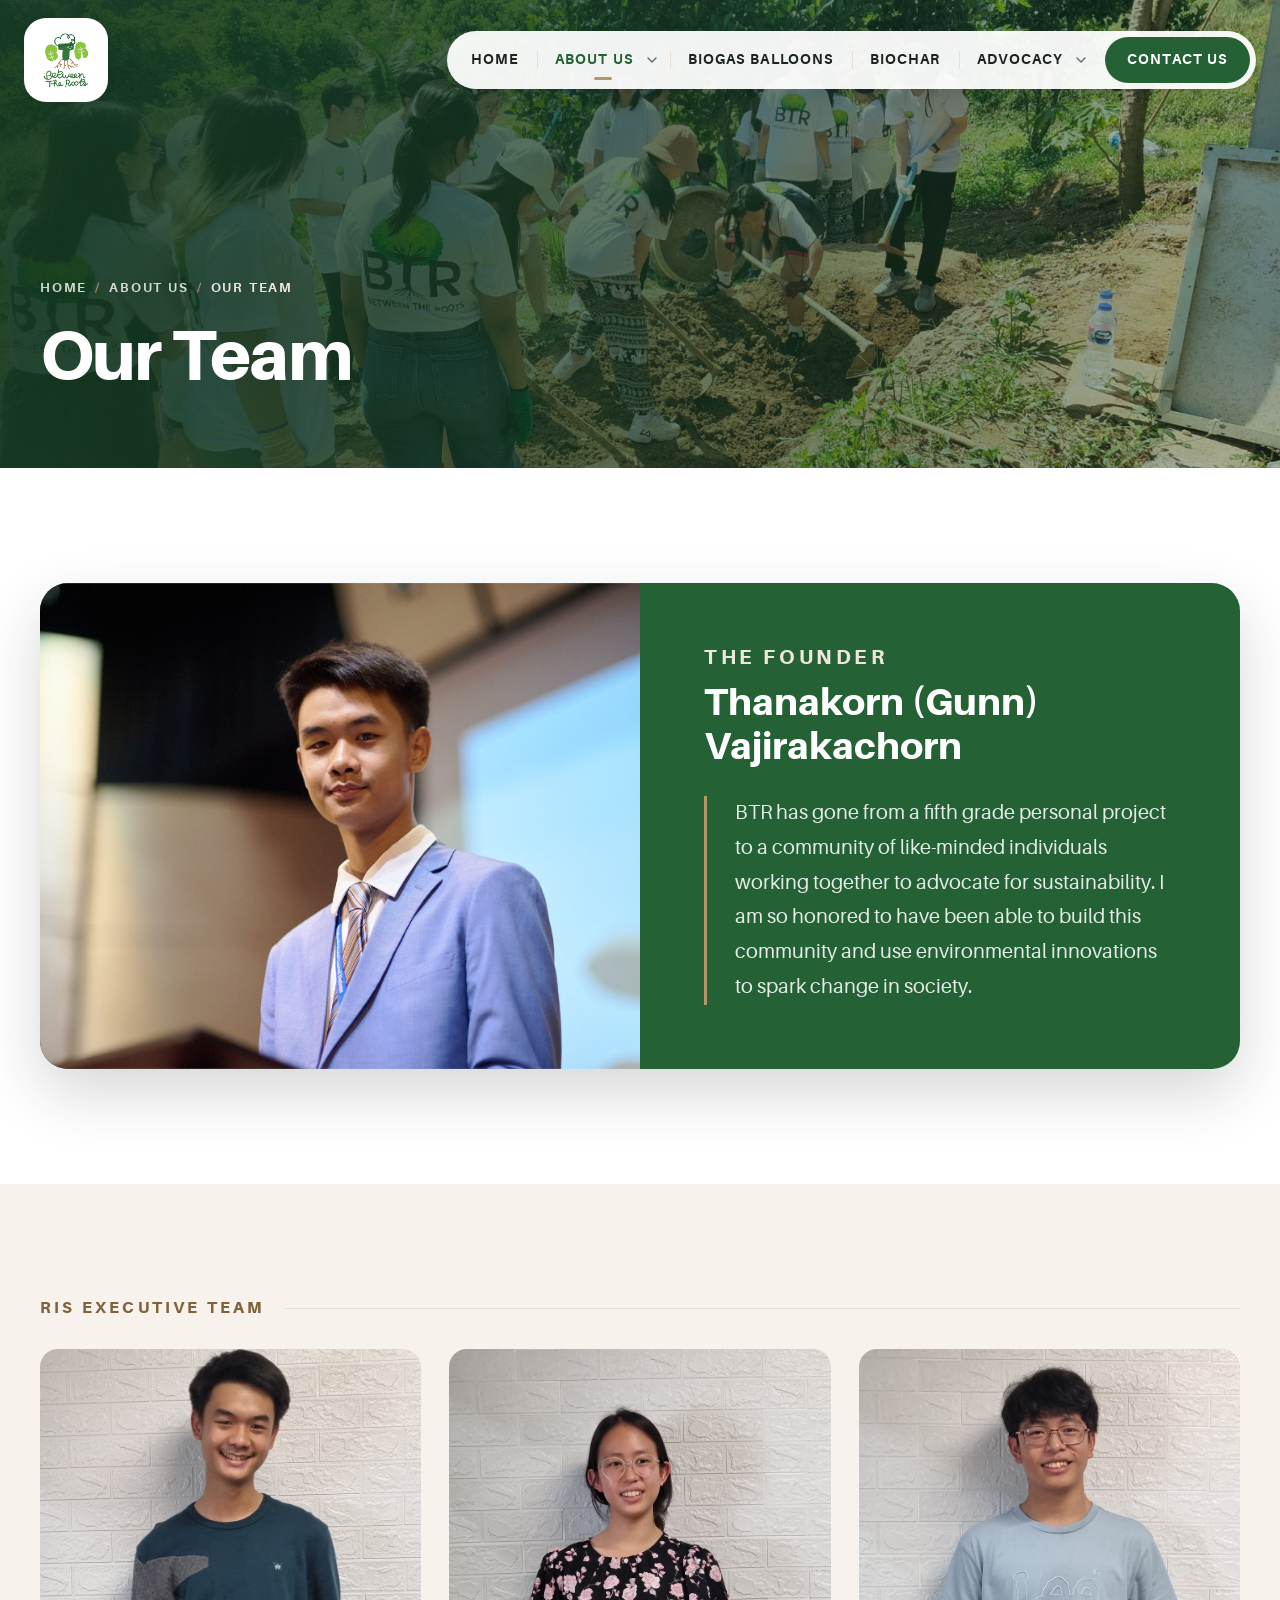
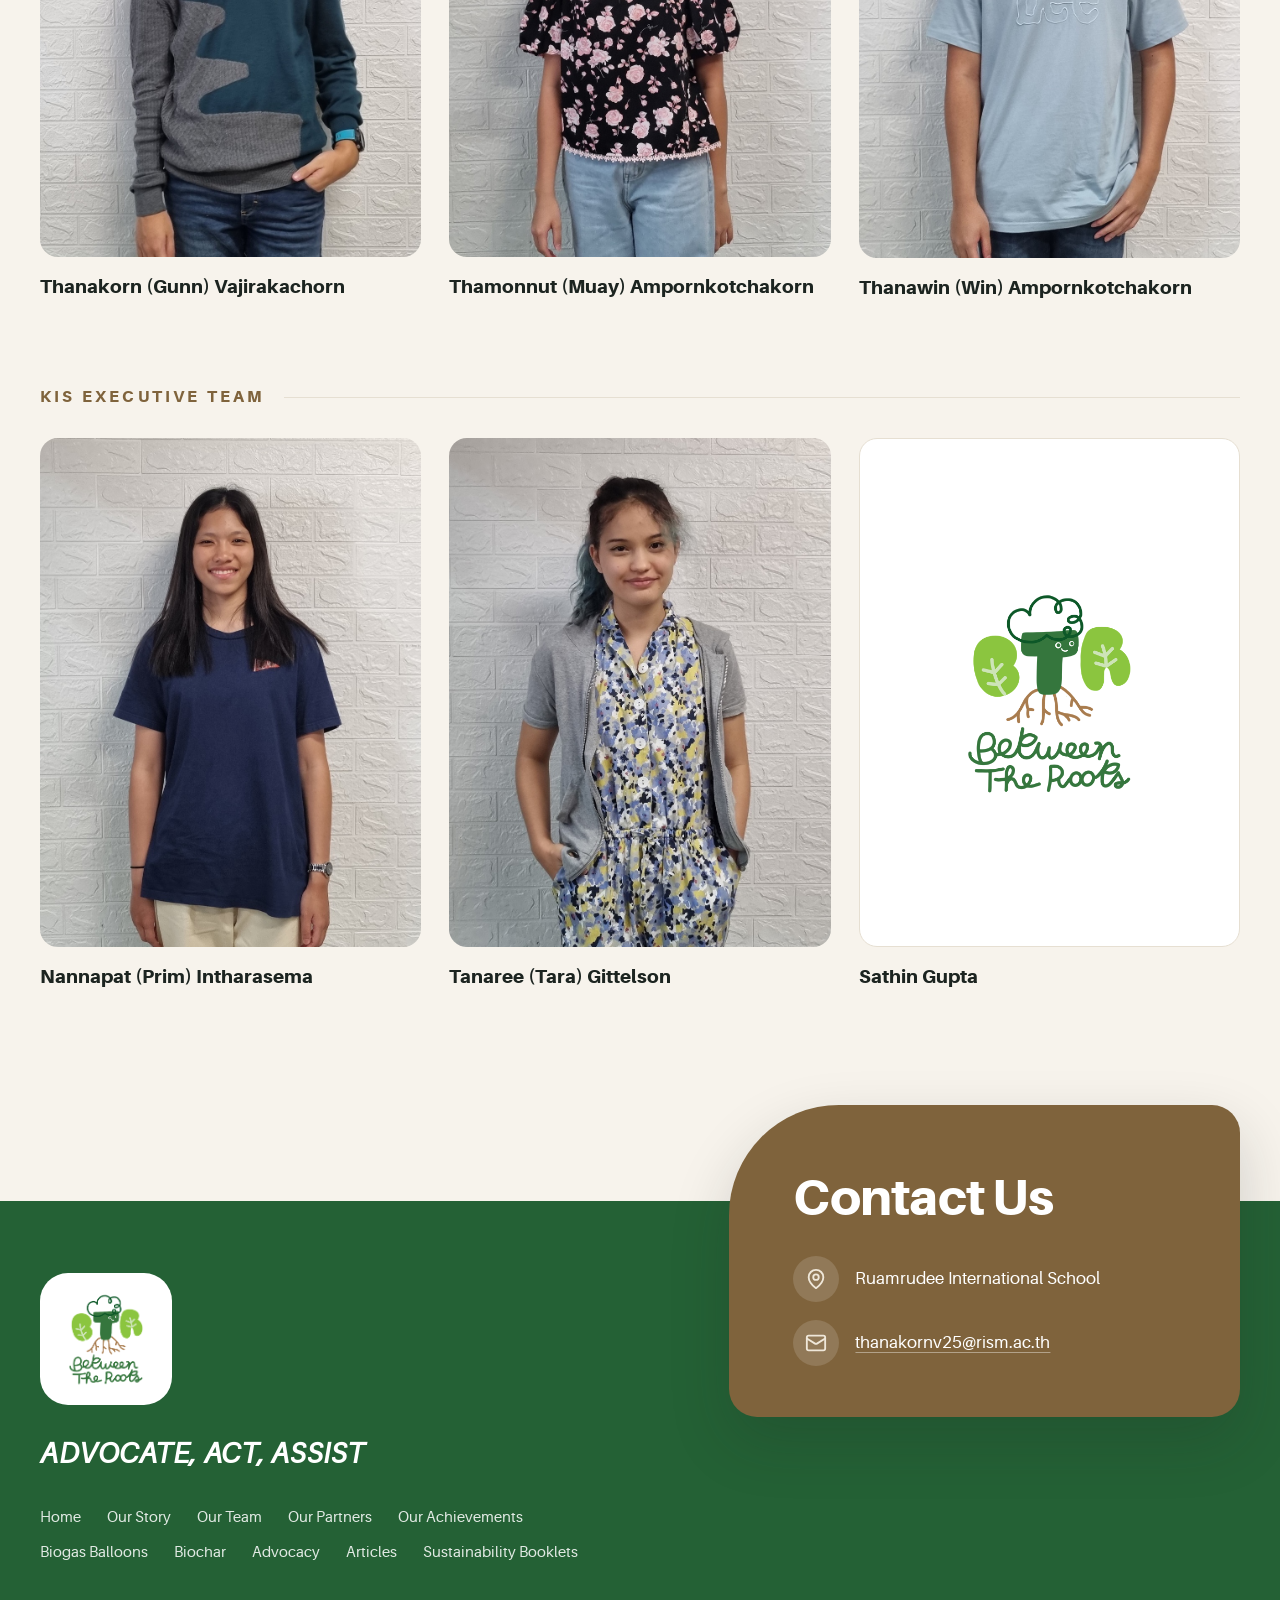
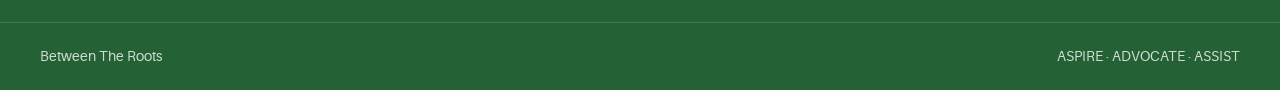
==== our-team.html @ 07b74c8a "Rebuild Between The Roots website Modernized layout using the original site's text, photos, colors a" ====
<!DOCTYPE html>
<html lang="en">
<head>
  <meta charset="utf-8">
  <meta name="viewport" content="width=device-width, initial-scale=1">
  <title>Our Team | Between The Roots</title>
  <meta name="description" content="Meet the founder and executive teams of Between The Roots.">
  <meta name="theme-color" content="#246135">
  <link rel="icon" href="assets/images/favicon.png">
  <link rel="stylesheet" href="assets/css/styles.css">
  <script src="assets/js/layout.js"></script>
  <script src="assets/js/main.js" defer></script>
</head>
<body data-page="our-team">
  <script>BTRLayout.header()</script>

  <main id="main">
    <section class="page-hero">
      <div class="page-hero__bg"><img src="assets/images/hero.jpg" alt="" width="1704" height="961"></div>
      <div class="container">
        <nav aria-label="Breadcrumb"><ol class="breadcrumb"><li><a href="index.html">Home</a></li><li><a href="our-story.html">About Us</a></li><li aria-current="page">Our Team</li></ol></nav>
        <h1>Our Team</h1>
      </div>
    </section>

    <section class="section">
      <div class="container">
        <div class="founder" data-reveal>
          <div class="founder__media">
            <img src="assets/images/team-founder.jpg" alt="Thanakorn (Gunn) Vajirakachorn" width="1800" height="1202" loading="lazy">
          </div>
          <div class="founder__body">
            <h2>The Founder</h2>
            <p class="founder__name">Thanakorn (Gunn) Vajirakachorn</p>
            <blockquote class="founder__quote">
              <p>BTR has gone from a fifth grade personal project to a community of like-minded individuals working together to advocate for sustainability. I am so honored to have been able to build this community and use environmental innovations to spark change in society.</p>
            </blockquote>
          </div>
        </div>
      </div>
    </section>

    <section class="section section--cream">
      <div class="container">
        <div class="team-group">
          <h2 class="team-group__title" data-reveal>RIS Executive Team</h2>
          <ul class="team-grid">
            <li class="member" data-reveal>
              <div class="member__photo"><img src="assets/images/team-gunn.jpg" alt="Thanakorn (Gunn) Vajirakachorn" width="909" height="1352" loading="lazy"></div>
              <p class="member__name">Thanakorn (Gunn) Vajirakachorn</p>
            </li>
            <li class="member" data-reveal data-reveal-delay="1">
              <div class="member__photo"><img src="assets/images/team-muay.jpg" alt="Thamonnut (Muay) Ampornkotchakorn" width="909" height="1352" loading="lazy"></div>
              <p class="member__name">Thamonnut (Muay) Ampornkotchakorn</p>
            </li>
            <li class="member" data-reveal data-reveal-delay="2">
              <div class="member__photo"><img src="assets/images/team-win.jpg" alt="Thanawin (Win) Ampornkotchakorn" width="909" height="1352" loading="lazy"></div>
              <p class="member__name">Thanawin (Win) Ampornkotchakorn</p>
            </li>
          </ul>
        </div>

        <div class="team-group">
          <h2 class="team-group__title" data-reveal>KIS Executive Team</h2>
          <ul class="team-grid">
            <li class="member" data-reveal>
              <div class="member__photo"><img src="assets/images/team-prim.jpg" alt="Nannapat (Prim) Intharasema" width="909" height="1352" loading="lazy"></div>
              <p class="member__name">Nannapat (Prim) Intharasema</p>
            </li>
            <li class="member" data-reveal data-reveal-delay="1">
              <div class="member__photo"><img src="assets/images/team-tara.jpg" alt="Tanaree (Tara) Gittelson" width="909" height="1351" loading="lazy"></div>
              <p class="member__name">Tanaree (Tara) Gittelson</p>
            </li>
            <li class="member" data-reveal data-reveal-delay="2">
              <div class="member__photo member__photo--logo"><img src="assets/images/logo-full.png" alt="" width="900" height="900" loading="lazy"></div>
              <p class="member__name">Sathin Gupta</p>
            </li>
          </ul>
        </div>
      </div>
    </section>
  </main>

  <script>BTRLayout.footer()</script>
</body>
</html>
---- assets/css/styles.css ----
/* ==========================================================================
   Between The Roots — site styles
   Palette and typeface carried over from the original betweentheroots.org theme
   (green #246135, soft green #22433c, brown #7f633c, soft brown #b59667, Aileron).
   ========================================================================== */

@font-face { font-family: "Aileron"; src: url("../fonts/aileron-light.woff2") format("woff2"); font-weight: 300; font-style: normal; font-display: swap; }
@font-face { font-family: "Aileron"; src: url("../fonts/aileron-regular.woff2") format("woff2"); font-weight: 400; font-style: normal; font-display: swap; }
@font-face { font-family: "Aileron"; src: url("../fonts/aileron-italic.woff2") format("woff2"); font-weight: 400; font-style: italic; font-display: swap; }
@font-face { font-family: "Aileron"; src: url("../fonts/aileron-bold.woff2") format("woff2"); font-weight: 700; font-style: normal; font-display: swap; }
@font-face { font-family: "Aileron"; src: url("../fonts/aileron-heavy.woff2") format("woff2"); font-weight: 900; font-style: normal; font-display: swap; }

:root {
  /* Brand (from the original theme) */
  --green: #246135;
  --green-dark: #1b4b29;
  --green-soft: #22433c;
  --brown: #7f633c;
  --brown-dark: #6a5232;
  --tan: #b59667;
  --gold: #baa360;

  /* Neutrals */
  --cream: #f7f3ec;
  --sand: #efe7d9;
  --ink: #1c2420;
  --text: #333b36;
  --muted: #66706a;
  --line: #e6dfd2;
  --white: #ffffff;

  --font: "Aileron", "Raleway", "Helvetica Neue", Arial, sans-serif;

  --container: 1200px;
  --gutter: 24px;
  --radius-sm: 10px;
  --radius: 18px;
  --radius-lg: 28px;
  --shadow-sm: 0 2px 10px rgba(28, 36, 32, 0.06);
  --shadow: 0 14px 40px rgba(28, 36, 32, 0.12);
  --shadow-lg: 0 24px 60px rgba(28, 36, 32, 0.18);
  --section: clamp(72px, 9vw, 128px);
  --header-h: 96px;
  --ease: cubic-bezier(0.22, 1, 0.36, 1);
}

/* ---------- Reset / base ---------- */
*, *::before, *::after { box-sizing: border-box; }
html { -webkit-text-size-adjust: 100%; scroll-behavior: smooth; scroll-padding-top: 100px; }
body {
  margin: 0;
  font-family: var(--font);
  font-size: 17px;
  line-height: 1.7;
  color: var(--text);
  background: var(--white);
  -webkit-font-smoothing: antialiased;
  text-rendering: optimizeLegibility;
  overflow-x: hidden;
}
img, video, iframe { display: block; max-width: 100%; }
img { height: auto; }
a { color: var(--green); text-decoration-thickness: 1px; text-underline-offset: 3px; }
a:hover { color: var(--green-dark); }
h1, h2, h3, h4, h5, h6 { margin: 0; color: var(--ink); font-weight: 900; line-height: 1.12; letter-spacing: -0.015em; }
p { margin: 0 0 1.15em; }
p:last-child { margin-bottom: 0; }
strong { font-weight: 700; }
ul { margin: 0; padding: 0; }
button { font: inherit; color: inherit; cursor: pointer; }
:focus-visible { outline: 3px solid var(--tan); outline-offset: 3px; border-radius: 4px; }
::selection { background: var(--green); color: var(--white); }
body.no-scroll { overflow: hidden; }

.skip-link {
  position: absolute; left: 16px; top: -60px; z-index: 200;
  background: var(--green); color: var(--white); padding: 10px 18px; border-radius: 999px;
  font-weight: 700; text-decoration: none; transition: top 0.2s;
}
.skip-link:focus { top: 16px; color: var(--white); }

.container { width: 100%; max-width: calc(var(--container) + var(--gutter) * 2); margin: 0 auto; padding: 0 var(--gutter); }
.container--narrow { max-width: calc(860px + var(--gutter) * 2); }
.section { padding: var(--section) 0; position: relative; }
.section--tight { padding: calc(var(--section) * 0.65) 0; }
.section--cream { background: var(--cream); }
.section--green { background: var(--green); color: rgba(255, 255, 255, 0.86); }
.section--brown { background: var(--brown); color: rgba(255, 255, 255, 0.9); }
.section--green h2, .section--green h3, .section--brown h2, .section--brown h3 { color: var(--white); }
.text-center { text-align: center; }
.visually-hidden { position: absolute !important; width: 1px; height: 1px; overflow: hidden; clip: rect(0 0 0 0); white-space: nowrap; }

/* ---------- Typography helpers ---------- */
.eyebrow {
  display: inline-block;
  font-size: 13px; font-weight: 700; letter-spacing: 0.18em; text-transform: uppercase;
  color: var(--brown); margin-bottom: 14px;
}
.section--green .eyebrow, .section--brown .eyebrow, .on-dark .eyebrow { color: var(--sand); }
.section-title { font-size: clamp(2rem, 4.2vw, 3.1rem); color: var(--green); }
.section--green .section-title, .section--brown .section-title { color: var(--white); }
.section-head { max-width: 760px; margin: 0 auto clamp(40px, 5vw, 64px); text-align: center; }
.section-head p { margin-top: 18px; font-size: 1.1rem; color: var(--muted); }
.section--green .section-head p, .section--brown .section-head p { color: rgba(255, 255, 255, 0.82); }
.lead { font-size: clamp(1.08rem, 1.5vw, 1.22rem); line-height: 1.75; }
.prose { font-size: 1.08rem; line-height: 1.8; }
.prose p { margin-bottom: 1.25em; }
.prose a { word-break: break-word; }

/* ---------- Buttons ---------- */
.btn {
  display: inline-flex; align-items: center; justify-content: center; gap: 10px;
  min-height: 50px; padding: 0 28px;
  border-radius: 999px; border: 2px solid transparent;
  font-size: 14px; font-weight: 700; letter-spacing: 0.08em; text-transform: uppercase; text-decoration: none;
  transition: background-color 0.25s var(--ease), color 0.25s var(--ease), border-color 0.25s var(--ease), transform 0.25s var(--ease), box-shadow 0.25s var(--ease);
  white-space: nowrap;
}
.btn svg { width: 18px; height: 18px; transition: transform 0.25s var(--ease); }
.btn:hover svg { transform: translateX(3px); }
.btn:active { transform: translateY(1px); }
.btn--primary { background: var(--green); color: var(--white); }
.btn--primary:hover { background: var(--green-dark); color: var(--white); box-shadow: 0 10px 24px rgba(36, 97, 53, 0.3); }
.btn--brown { background: var(--brown); color: var(--white); }
.btn--brown:hover { background: var(--brown-dark); color: var(--white); box-shadow: 0 10px 24px rgba(127, 99, 60, 0.3); }
.btn--light { background: var(--white); color: var(--green); }
.btn--light:hover { background: var(--cream); color: var(--green-dark); }
.btn--ghost { border-color: rgba(255, 255, 255, 0.75); color: var(--white); }
.btn--ghost:hover { background: var(--white); border-color: var(--white); color: var(--green); }
.btn--outline { border-color: var(--green); color: var(--green); }
.btn--outline:hover { background: var(--green); color: var(--white); }
.btn-row { display: flex; flex-wrap: wrap; gap: 14px; }
.btn-row--center { justify-content: center; }

.text-link {
  display: inline-flex; align-items: center; gap: 8px;
  font-size: 14px; font-weight: 700; letter-spacing: 0.08em; text-transform: uppercase; text-decoration: none; color: var(--green);
}
.text-link svg { width: 18px; height: 18px; transition: transform 0.25s var(--ease); }
.text-link:hover svg { transform: translateX(4px); }

/* ==========================================================================
   Header
   ========================================================================== */
.site-header {
  position: fixed; inset: 0 0 auto 0; z-index: 100;
  padding: 18px 0;
  transition: background-color 0.35s var(--ease), box-shadow 0.35s var(--ease), padding 0.35s var(--ease);
}
.site-header .container { display: flex; align-items: center; justify-content: space-between; gap: 24px; max-width: calc(1360px + var(--gutter) * 2); }
.site-header.is-scrolled { background: rgba(255, 255, 255, 0.96); box-shadow: 0 6px 24px rgba(28, 36, 32, 0.08); padding: 8px 0; backdrop-filter: saturate(1.4) blur(10px); -webkit-backdrop-filter: saturate(1.4) blur(10px); }

.brand { display: inline-flex; align-items: center; flex-shrink: 0; }
.brand__badge {
  display: grid; place-items: center;
  width: 84px; height: 84px; border-radius: 22px;
  background: var(--white); box-shadow: var(--shadow-sm);
  transition: width 0.35s var(--ease), height 0.35s var(--ease), border-radius 0.35s var(--ease), box-shadow 0.35s var(--ease);
}
.brand__badge img { width: 76%; height: auto; }
.site-header.is-scrolled .brand__badge { width: 64px; height: 64px; border-radius: 16px; box-shadow: none; }

/* Desktop nav: floating pill */
.nav { display: flex; align-items: center; }
.nav__list {
  display: flex; align-items: stretch; list-style: none;
  background: rgba(255, 255, 255, 0.94); border-radius: 999px; padding: 6px;
  box-shadow: 0 8px 30px rgba(0, 0, 0, 0.12);
}
.site-header.is-scrolled .nav__list { box-shadow: none; background: transparent; }
.nav__item { position: relative; display: flex; align-items: center; }
.nav__item + .nav__item:not(.nav__item--cta)::before {
  content: ""; position: absolute; left: 0; top: 50%; width: 1px; height: 18px; transform: translateY(-50%); background: var(--line);
}
.nav__link {
  display: inline-flex; align-items: center; gap: 4px;
  padding: 12px 18px; border-radius: 999px;
  font-size: 13.5px; font-weight: 700; letter-spacing: 0.08em; text-transform: uppercase; text-decoration: none;
  color: var(--ink); transition: color 0.2s, background-color 0.2s;
}
.nav__link:hover { color: var(--green); }
.nav__item.is-current > .nav__link { color: var(--green); }
.nav__item.is-current > .nav__link::after {
  content: ""; position: absolute; left: 50%; bottom: 3px; width: 18px; height: 3px; border-radius: 3px; background: var(--tan); transform: translateX(-50%);
}
.nav__toggle {
  display: inline-grid; place-items: center; width: 26px; height: 26px; margin-left: -14px; margin-right: 6px;
  border: 0; background: none; border-radius: 50%; color: var(--muted);
}
.nav__toggle svg { width: 16px; height: 16px; transition: transform 0.25s var(--ease); }
.nav__item:hover .nav__toggle svg, .nav__item.is-open .nav__toggle svg { transform: rotate(180deg); }
.nav__item--cta { margin-left: 6px; }
.nav__cta {
  display: inline-flex; align-items: center; padding: 12px 22px; border-radius: 999px;
  background: var(--green); color: var(--white); text-decoration: none;
  font-size: 13.5px; font-weight: 700; letter-spacing: 0.08em; text-transform: uppercase;
  transition: background-color 0.2s;
}
.nav__cta:hover { background: var(--brown); color: var(--white); }

.dropdown {
  position: absolute; top: calc(100% + 12px); left: 50%; min-width: 250px;
  list-style: none; padding: 10px; border-radius: var(--radius);
  background: var(--white); box-shadow: var(--shadow-lg);
  opacity: 0; visibility: hidden; transform: translate(-50%, 8px);
  transition: opacity 0.25s var(--ease), transform 0.25s var(--ease), visibility 0.25s;
}
.dropdown::before { content: ""; position: absolute; left: 0; right: 0; top: -14px; height: 14px; }
.nav__item:hover > .dropdown, .nav__item:focus-within > .dropdown, .nav__item.is-open > .dropdown {
  opacity: 1; visibility: visible; transform: translate(-50%, 0);
}
.dropdown a {
  display: flex; align-items: center; justify-content: space-between; gap: 12px;
  padding: 12px 16px; border-radius: 12px;
  font-size: 15px; font-weight: 700; color: var(--ink); text-decoration: none;
  transition: background-color 0.2s, color 0.2s;
}
.dropdown a svg { width: 16px; height: 16px; opacity: 0; transform: translateX(-6px); transition: opacity 0.2s, transform 0.2s; }
.dropdown a:hover, .dropdown a[aria-current="page"] { background: var(--cream); color: var(--green); }
.dropdown a:hover svg { opacity: 1; transform: none; }

/* Mobile menu button + drawer */
.menu-btn {
  display: none; place-items: center; width: 52px; height: 52px; border-radius: 50%;
  border: 0; background: var(--white); color: var(--green); box-shadow: var(--shadow-sm);
}
.menu-btn svg { width: 24px; height: 24px; }
.site-header.is-scrolled .menu-btn { box-shadow: none; background: var(--cream); }

.drawer-backdrop {
  position: fixed; inset: 0; z-index: 110; background: rgba(17, 30, 22, 0.5);
  opacity: 0; visibility: hidden; transition: opacity 0.3s, visibility 0.3s;
}
.drawer {
  position: fixed; top: 0; right: 0; bottom: 0; z-index: 120;
  width: min(420px, 100%); overflow-y: auto;
  background: var(--green); color: var(--white);
  padding: 24px 28px 40px;
  transform: translateX(100%); transition: transform 0.4s var(--ease); visibility: hidden;
}
.drawer.is-open { transform: none; visibility: visible; }
.drawer.is-open + .drawer-backdrop, .drawer-backdrop.is-open { opacity: 1; visibility: visible; }
.drawer__top { display: flex; align-items: center; justify-content: space-between; margin-bottom: 28px; }
.drawer__top .brand__badge { width: 64px; height: 64px; border-radius: 16px; }
.drawer__close { display: grid; place-items: center; width: 48px; height: 48px; border-radius: 50%; border: 0; background: rgba(255, 255, 255, 0.12); color: var(--white); }
.drawer__close svg { width: 22px; height: 22px; }
.drawer__list { list-style: none; }
.drawer__list > li { border-bottom: 1px solid rgba(255, 255, 255, 0.14); }
.drawer__list a { color: var(--white); text-decoration: none; }
.drawer__main {
  display: block; padding: 16px 0; font-size: 22px; font-weight: 900; letter-spacing: -0.01em;
}
.drawer__main[aria-current="page"], .drawer__sub a[aria-current="page"] { color: var(--sand); }
.drawer__sub { list-style: none; padding: 0 0 16px 14px; margin-top: -6px; border-left: 2px solid var(--tan); }
.drawer__sub a { display: block; padding: 7px 0; font-size: 16px; color: rgba(255, 255, 255, 0.82); }
.drawer__sub a:hover { color: var(--white); }
.drawer .btn { margin-top: 28px; width: 100%; }

@media (max-width: 1120px) {
  .nav { display: none; }
  .menu-btn { display: grid; }
  .brand__badge { width: 68px; height: 68px; border-radius: 18px; }
  .site-header.is-scrolled .brand__badge { width: 56px; height: 56px; border-radius: 14px; }
}

/* ==========================================================================
   Hero (home) and page banner
   ========================================================================== */
.hero {
  position: relative; min-height: max(640px, 100svh); display: flex; align-items: center;
  color: var(--white); overflow: hidden; isolation: isolate;
}
.hero__bg { position: absolute; inset: 0; z-index: -2; }
.hero__bg img { width: 100%; height: 100%; object-fit: cover; object-position: center 40%; transform: scale(1.04); animation: heroZoom 14s var(--ease) forwards; }
@keyframes heroZoom { to { transform: scale(1); } }
.hero::before {
  content: ""; position: absolute; inset: 0; z-index: -1;
  background:
    linear-gradient(90deg, rgba(14, 33, 20, 0.82) 0%, rgba(14, 33, 20, 0.55) 42%, rgba(14, 33, 20, 0.1) 75%),
    linear-gradient(180deg, rgba(0, 0, 0, 0.35) 0%, rgba(0, 0, 0, 0) 30%);
}
.hero__content { padding-top: var(--header-h); max-width: 760px; }
.hero__welcome { display: block; font-size: clamp(1.1rem, 2vw, 1.5rem); font-weight: 400; letter-spacing: 0.04em; color: var(--sand); margin-bottom: 8px; }
.hero h1 { color: var(--white); font-size: clamp(3rem, 8vw, 6.4rem); line-height: 0.98; letter-spacing: -0.03em; }
.hero__motto {
  display: flex; flex-wrap: wrap; align-items: center; gap: 10px 18px;
  margin: 28px 0 40px; font-size: clamp(0.95rem, 1.5vw, 1.15rem); font-weight: 700; letter-spacing: 0.28em;
}
.hero__motto span { display: inline-flex; align-items: center; gap: 18px; }
.hero__motto span + span::before { content: ""; width: 6px; height: 6px; border-radius: 50%; background: var(--tan); }
.hero__scroll {
  position: absolute; left: 50%; bottom: 28px; transform: translateX(-50%);
  display: grid; justify-items: center; gap: 10px;
  color: rgba(255, 255, 255, 0.85); font-size: 11px; font-weight: 700; letter-spacing: 0.24em; text-transform: uppercase; text-decoration: none;
}
.hero__scroll:hover { color: var(--white); }
.hero__mouse { width: 26px; height: 42px; border: 2px solid currentColor; border-radius: 14px; position: relative; }
.hero__mouse::after { content: ""; position: absolute; left: 50%; top: 8px; width: 4px; height: 8px; margin-left: -2px; border-radius: 2px; background: currentColor; animation: wheel 1.8s ease-in-out infinite; }
@keyframes wheel { 0% { opacity: 1; transform: translateY(0); } 70% { opacity: 0; transform: translateY(12px); } 100% { opacity: 0; } }

.page-hero {
  position: relative; isolation: isolate; overflow: hidden;
  min-height: clamp(380px, 52vh, 520px); display: flex; align-items: flex-end;
  color: var(--white); padding: calc(var(--header-h) + 40px) 0 clamp(48px, 6vw, 72px);
}
.page-hero__bg { position: absolute; inset: 0; z-index: -2; }
.page-hero__bg img { width: 100%; height: 100%; object-fit: cover; object-position: center 40%; }
.page-hero::before {
  content: ""; position: absolute; inset: 0; z-index: -1;
  background: linear-gradient(90deg, rgba(20, 56, 31, 0.92) 0%, rgba(20, 56, 31, 0.7) 45%, rgba(20, 56, 31, 0.35) 100%);
}
.page-hero h1 { color: var(--white); font-size: clamp(2.4rem, 6vw, 4.4rem); letter-spacing: -0.025em; max-width: 900px; }
.page-hero--article h1 { font-size: clamp(2rem, 4.6vw, 3.4rem); line-height: 1.1; }
.page-hero p { margin-top: 16px; max-width: 640px; font-size: 1.15rem; color: rgba(255, 255, 255, 0.86); }
.breadcrumb { display: flex; flex-wrap: wrap; align-items: center; gap: 8px; list-style: none; padding: 0; margin: 0 0 18px; font-size: 13px; font-weight: 700; letter-spacing: 0.14em; text-transform: uppercase; }
.breadcrumb a { color: rgba(255, 255, 255, 0.8); text-decoration: none; }
.breadcrumb a:hover { color: var(--white); }
.breadcrumb li + li::before { content: "/"; margin-right: 8px; color: var(--tan); }
.breadcrumb [aria-current] { color: var(--sand); }

/* ==========================================================================
   Layout blocks
   ========================================================================== */
.split { display: grid; grid-template-columns: 1fr 1fr; gap: clamp(40px, 6vw, 96px); align-items: center; }
.split--wide-media { grid-template-columns: 1.1fr 0.9fr; }
.split--top { align-items: start; }
.split--article { grid-template-columns: 1.35fr 0.65fr; }
.split--tall { grid-template-columns: minmax(0, 1fr) minmax(280px, 400px); }
.split + .split { margin-top: clamp(64px, 8vw, 112px); }
.split--reverse > :first-child { order: 2; }

.media { position: relative; }
.media img { width: 100%; border-radius: var(--radius-lg); box-shadow: var(--shadow); }
/* Echo of the original theme's rounded brown corner block */
.media--frame { padding: 0 0 22px 22px; }
.media--frame::before {
  content: ""; position: absolute; left: 0; bottom: 0; width: 72%; height: 72%;
  background: var(--tan); border-radius: var(--radius-lg); border-top-left-radius: 110px; z-index: 0; opacity: 0.85;
}
.media--frame img { position: relative; z-index: 1; }
.split--reverse .media--frame { padding: 0 22px 22px 0; }
.split--reverse .media--frame::before { left: auto; right: 0; border-top-left-radius: var(--radius-lg); border-top-right-radius: 110px; }
.section--green .media--frame::before { background: var(--brown); opacity: 1; }

.signature { display: flex; align-items: center; gap: 16px; margin-top: 32px; }
.signature::before { content: ""; width: 44px; height: 3px; border-radius: 3px; background: var(--tan); flex-shrink: 0; }
.signature strong { display: block; color: var(--ink); font-size: 1.02rem; }
.signature span { display: block; font-size: 0.92rem; color: var(--muted); }
.section--green .signature strong { color: var(--white); }
.section--green .signature span { color: rgba(255, 255, 255, 0.72); }

/* Mission (home) */
.mission p em { color: var(--sand); font-style: italic; }
.mission p strong { color: var(--white); }
.mission .section-title { margin-bottom: 24px; }

/* Pillars — three columns with dividers, after the reference layout */
.pillars { display: grid; grid-template-columns: repeat(3, 1fr); }
.pillar { display: flex; flex-direction: column; align-items: center; text-align: center; padding: 8px clamp(24px, 3vw, 44px); }
.pillar + .pillar { border-left: 2px solid var(--line); }
.pillar__icon {
  display: grid; place-items: center; width: 96px; height: 96px; border-radius: 50%;
  background: var(--cream); color: var(--green); margin-bottom: 26px;
  transition: background-color 0.3s var(--ease), color 0.3s var(--ease), transform 0.3s var(--ease);
}
.pillar:hover .pillar__icon { background: var(--green); color: var(--white); transform: translateY(-4px); }
.pillar__icon svg { width: 42px; height: 42px; }
.pillar h3 { font-size: 1.15rem; letter-spacing: 0.12em; text-transform: uppercase; margin-bottom: 14px; }
.pillar p { color: var(--muted); flex: 1; margin-bottom: 28px; }

/* Video */
.video {
  position: relative; aspect-ratio: 16 / 9; width: 100%;
  border-radius: var(--radius-lg); overflow: hidden; background: #0d1a12; box-shadow: var(--shadow-lg);
}
.video iframe { position: absolute; inset: 0; width: 100%; height: 100%; border: 0; }
.video__poster { position: absolute; inset: 0; width: 100%; height: 100%; border: 0; padding: 0; background: none; }
.video__poster img { width: 100%; height: 100%; object-fit: cover; transition: transform 0.6s var(--ease); }
.video__poster::after { content: ""; position: absolute; inset: 0; background: linear-gradient(180deg, rgba(0, 0, 0, 0) 40%, rgba(0, 0, 0, 0.45)); }
.video__poster:hover img { transform: scale(1.03); }
.video__play {
  position: absolute; left: 50%; top: 50%; z-index: 1; transform: translate(-50%, -50%);
  display: grid; place-items: center; width: 92px; height: 92px; border-radius: 50%;
  background: var(--white); color: var(--green); box-shadow: 0 0 0 12px rgba(255, 255, 255, 0.25);
  transition: transform 0.3s var(--ease), box-shadow 0.3s var(--ease);
}
.video__play svg { width: 34px; height: 34px; margin-left: 5px; fill: currentColor; }
.video__poster:hover .video__play { transform: translate(-50%, -50%) scale(1.06); box-shadow: 0 0 0 18px rgba(255, 255, 255, 0.22); }
.video-caption { margin-top: 18px; text-align: center; font-size: 0.95rem; color: var(--muted); }

/* Cards (articles) */
.card-grid { display: grid; grid-template-columns: repeat(3, 1fr); gap: 28px; }
.card-grid--two { grid-template-columns: repeat(2, 1fr); max-width: 860px; margin: 0 auto; }
.card {
  display: flex; flex-direction: column; overflow: hidden;
  background: var(--white); border-radius: var(--radius); box-shadow: var(--shadow-sm);
  border-bottom: 6px solid var(--tan);
  text-decoration: none; color: inherit;
  transition: transform 0.35s var(--ease), box-shadow 0.35s var(--ease), border-color 0.35s var(--ease);
}
.card:hover { transform: translateY(-6px); box-shadow: var(--shadow); border-bottom-color: var(--green); color: inherit; }
.card__media { aspect-ratio: 4 / 3; overflow: hidden; background: var(--sand); }
.card__media img { width: 100%; height: 100%; object-fit: cover; transition: transform 0.6s var(--ease); }
.card:hover .card__media img { transform: scale(1.05); }
.card__body { display: flex; flex-direction: column; flex: 1; padding: 26px 26px 28px; }
.card__meta { display: flex; flex-wrap: wrap; align-items: center; gap: 8px 14px; margin-bottom: 12px; font-size: 13px; font-weight: 700; color: var(--brown); letter-spacing: 0.04em; }
.card__meta .chip { margin: 0; }
.card h3, .card .h3-like { font-size: 1.28rem; line-height: 1.3; margin-bottom: 12px; transition: color 0.2s; }
.card:hover h3, .card:hover .h3-like { color: var(--green); }
.card p { color: var(--muted); font-size: 0.98rem; margin-bottom: 22px; flex: 1; display: -webkit-box; -webkit-line-clamp: 3; -webkit-box-orient: vertical; overflow: hidden; word-break: break-word; }
.card .text-link { margin-top: auto; }

.chip {
  display: inline-flex; align-items: center; padding: 4px 12px; border-radius: 999px;
  background: var(--cream); color: var(--green); font-size: 12px; font-weight: 700; letter-spacing: 0.08em; text-transform: uppercase;
}
.meta-row { display: flex; flex-wrap: wrap; align-items: center; gap: 12px 20px; margin-top: 22px; font-size: 14px; font-weight: 700; color: rgba(255, 255, 255, 0.88); }
.meta-row .chip { background: rgba(255, 255, 255, 0.16); color: var(--white); }
.meta-row svg { width: 18px; height: 18px; color: var(--tan); }
.meta-row span { display: inline-flex; align-items: center; gap: 8px; }
.tags { display: flex; flex-wrap: wrap; align-items: center; gap: 8px; padding-top: 28px; margin-top: 48px; border-top: 1px solid var(--line); }
.tags__label { font-size: 13px; font-weight: 700; letter-spacing: 0.14em; text-transform: uppercase; color: var(--muted); margin-right: 6px; }

/* Award posters */
.awards { display: grid; grid-template-columns: repeat(3, 1fr); gap: 28px; }
.award { margin: 0; }
.award button, .award a { display: block; width: 100%; padding: 0; border: 0; background: none; border-radius: var(--radius); overflow: hidden; box-shadow: var(--shadow); }
.award img { width: 100%; aspect-ratio: 1; object-fit: cover; transition: transform 0.6s var(--ease); }
.award button:hover img, .award a:hover img { transform: scale(1.04); }

/* Partner logos */
.logo-grid { display: grid; grid-template-columns: repeat(4, 1fr); gap: 22px; list-style: none; }
.logo-tile {
  display: flex; flex-direction: column; align-items: center; text-align: center; gap: 18px;
  padding: 30px 22px 26px; height: 100%;
  background: var(--white); border: 1px solid var(--line); border-radius: var(--radius);
  transition: transform 0.3s var(--ease), box-shadow 0.3s var(--ease), border-color 0.3s var(--ease);
}
.logo-tile:hover { transform: translateY(-4px); box-shadow: var(--shadow); border-color: transparent; }
.logo-tile__img { display: grid; place-items: center; width: 100%; height: 130px; }
.logo-tile__img img { max-height: 130px; max-width: 82%; width: auto; object-fit: contain; }
.logo-tile span { font-weight: 700; color: var(--ink); line-height: 1.35; font-size: 0.98rem; }
.logo-grid--compact { gap: 16px; }
.logo-grid--compact .logo-tile { padding: 22px; justify-content: center; }
.logo-grid--compact .logo-tile__img { height: 110px; }
.logo-grid--compact .logo-tile__img img { max-height: 110px; max-width: 90%; }

/* Team */
.founder { display: grid; grid-template-columns: 1fr 1fr; align-items: stretch; border-radius: var(--radius-lg); overflow: hidden; background: var(--green); box-shadow: var(--shadow-lg); }
.founder__media { position: relative; min-height: 460px; }
.founder__media img { position: absolute; inset: 0; width: 100%; height: 100%; object-fit: cover; object-position: 62% center; }
.founder__body { padding: clamp(36px, 5vw, 72px); color: rgba(255, 255, 255, 0.88); display: flex; flex-direction: column; justify-content: center; }
.founder__body h2 { color: var(--white); font-size: clamp(1.1rem, 1.6vw, 1.25rem); letter-spacing: 0.18em; text-transform: uppercase; margin-bottom: 10px; color: var(--sand); }
.founder__name { font-size: clamp(1.7rem, 3vw, 2.4rem); color: var(--white); font-weight: 900; line-height: 1.15; margin-bottom: 28px; }
.founder__quote { position: relative; font-size: clamp(1.1rem, 1.6vw, 1.3rem); line-height: 1.7; margin: 0; padding-left: 28px; border-left: 3px solid var(--tan); }

.team-group + .team-group { margin-top: clamp(56px, 7vw, 88px); }
.team-group__title { display: flex; align-items: center; gap: 18px; font-size: 1rem; letter-spacing: 0.2em; text-transform: uppercase; color: var(--brown); margin-bottom: 32px; }
.team-group__title::after { content: ""; flex: 1; height: 1px; background: var(--line); }
.team-grid { display: grid; grid-template-columns: repeat(3, 1fr); gap: 28px; list-style: none; }
.member { text-align: left; }
.member__photo { position: relative; aspect-ratio: 3 / 4; border-radius: var(--radius); overflow: hidden; background: var(--cream); margin-bottom: 18px; }
.member__photo img { width: 100%; height: 100%; object-fit: cover; transition: transform 0.6s var(--ease); }
.member:hover .member__photo img { transform: scale(1.04); }
.member__photo--logo { display: grid; place-items: center; background: var(--white); border: 1px solid var(--line); }
.member__photo--logo img { width: 62%; height: auto; object-fit: contain; }
.member__role { display: block; font-size: 12px; font-weight: 700; letter-spacing: 0.16em; text-transform: uppercase; color: var(--brown); margin-bottom: 4px; }
.member__name { font-size: 1.2rem; font-weight: 900; color: var(--ink); line-height: 1.3; }

/* Galleries / zoomable images */
.zoom { position: relative; display: block; width: 100%; padding: 0; border: 0; background: none; border-radius: var(--radius-lg); overflow: hidden; cursor: zoom-in; box-shadow: var(--shadow); }
.zoom img { width: 100%; border-radius: 0; box-shadow: none; transition: transform 0.6s var(--ease); }
.zoom:hover img { transform: scale(1.03); }
.zoom::after {
  content: ""; position: absolute; right: 16px; top: 16px; width: 40px; height: 40px; border-radius: 50%;
  background: rgba(255, 255, 255, 0.92) url("data:image/svg+xml,%3Csvg xmlns='http://www.w3.org/2000/svg' viewBox='0 0 24 24' fill='none' stroke='%23246135' stroke-width='2' stroke-linecap='round' stroke-linejoin='round'%3E%3Cpath d='M15 3h6v6'/%3E%3Cpath d='M9 21H3v-6'/%3E%3Cpath d='M21 3l-7 7'/%3E%3Cpath d='M3 21l7-7'/%3E%3C/svg%3E") center / 18px no-repeat;
  opacity: 0; transform: scale(0.8); transition: opacity 0.25s, transform 0.25s;
}
.zoom:hover::after, .zoom:focus-visible::after { opacity: 1; transform: none; }
.media .zoom img { border-radius: 0; }

.gallery-row { display: grid; gap: 28px; margin-top: clamp(48px, 6vw, 80px); }
.gallery-row--square-wide { grid-template-columns: 1fr 1.776fr; align-items: stretch; }
.gallery-row--square-wide .zoom { height: 100%; }
.gallery-row--square-wide .zoom img { height: 100%; object-fit: cover; }
.stack { display: grid; gap: 24px; }
.tall-media { max-width: 380px; margin-left: auto; }
.split--reverse .tall-media { margin-left: 0; margin-right: auto; }
.poster-card { max-width: 620px; margin: clamp(48px, 6vw, 80px) auto 0; padding: 18px; background: var(--white); border: 1px solid var(--line); border-radius: var(--radius-lg); box-shadow: var(--shadow-sm); }
.poster-card .zoom { box-shadow: none; border-radius: var(--radius); }
.sticky-media { position: sticky; top: 120px; }

/* Booklets */
.booklets { display: grid; grid-template-columns: repeat(2, minmax(0, 340px)); justify-content: center; gap: clamp(32px, 5vw, 64px); }
.booklet { text-align: center; text-decoration: none; color: var(--ink); }
.booklet__cover {
  position: relative; display: block; border-radius: 6px 18px 18px 6px; overflow: hidden;
  box-shadow: -6px 0 0 var(--green) inset, var(--shadow); margin-bottom: 22px;
  transition: transform 0.4s var(--ease), box-shadow 0.4s var(--ease);
}
.booklet__cover img { width: 100%; aspect-ratio: 952 / 1346; object-fit: cover; }
.booklet:hover .booklet__cover { transform: translateY(-8px) rotate(-1deg); box-shadow: var(--shadow-lg); }
.booklet__cover::after {
  content: "PDF"; position: absolute; right: 14px; top: 14px; padding: 4px 10px; border-radius: 999px;
  background: var(--white); color: var(--green); font-size: 12px; font-weight: 700; letter-spacing: 0.12em;
}
.booklet h3, .booklet .h3-like { font-size: 1.2rem; transition: color 0.2s; }
.booklet:hover h3, .booklet:hover .h3-like { color: var(--green); }
.booklet .text-link { margin-top: 10px; }

/* Link tiles (e.g. Advocacy → Articles / Booklets) */
.link-tiles { display: grid; grid-template-columns: repeat(2, 1fr); gap: 28px; }
.link-tile {
  position: relative; display: flex; align-items: flex-end; min-height: 280px; padding: 32px;
  border-radius: var(--radius-lg); overflow: hidden; isolation: isolate; text-decoration: none; color: var(--white);
}
.link-tile img { position: absolute; inset: 0; z-index: -2; width: 100%; height: 100%; object-fit: cover; transition: transform 0.6s var(--ease); }
.link-tile::before { content: ""; position: absolute; inset: 0; z-index: -1; background: linear-gradient(180deg, rgba(20, 56, 31, 0.1) 20%, rgba(20, 56, 31, 0.88) 100%); }
.link-tile:hover img { transform: scale(1.05); }
.link-tile h3 { color: var(--white); font-size: clamp(1.5rem, 2.6vw, 2rem); display: flex; align-items: center; gap: 14px; }
.link-tile h3 svg { width: 26px; height: 26px; transition: transform 0.3s var(--ease); }
.link-tile:hover { color: var(--white); }
.link-tile:hover h3 svg { transform: translateX(6px); }

/* External link card */
.ext-link {
  display: flex; align-items: center; gap: 18px; padding: 22px 24px; margin-top: 8px;
  border: 1px solid var(--line); border-radius: var(--radius); background: var(--cream);
  text-decoration: none; color: var(--ink); transition: border-color 0.2s, box-shadow 0.2s, transform 0.2s;
}
.ext-link:hover { border-color: var(--green); box-shadow: var(--shadow-sm); transform: translateY(-2px); color: var(--ink); }
.ext-link__icon { display: grid; place-items: center; width: 48px; height: 48px; border-radius: 50%; background: var(--green); color: var(--white); flex-shrink: 0; }
.ext-link__icon svg { width: 22px; height: 22px; }
.ext-link__url { font-size: 0.95rem; word-break: break-all; color: var(--green); font-weight: 700; }

/* Quote intro (articles) */
.pull-quote { position: relative; margin: 0 auto; max-width: 900px; text-align: center; font-size: clamp(1.2rem, 2.2vw, 1.6rem); line-height: 1.6; color: var(--ink); }
.pull-quote::before {
  content: "\201C"; display: block; font-size: 5rem; line-height: 0.6; font-weight: 900; color: var(--tan); margin-bottom: 18px;
}
.name-list { columns: 3 220px; column-gap: 32px; list-style: none; margin-top: 18px; }
.name-list li { break-inside: avoid; padding: 7px 0 7px 18px; position: relative; border-bottom: 1px dashed var(--line); font-size: 0.98rem; }
.name-list li::before { content: ""; position: absolute; left: 0; top: 50%; width: 7px; height: 7px; margin-top: -3px; border-radius: 50%; background: var(--tan); }

/* ==========================================================================
   Footer
   ========================================================================== */
.site-footer { position: relative; background: var(--green); color: rgba(255, 255, 255, 0.78); }
/* Leave room for the raised contact card to overlap the last section */
main > section:last-child { padding-bottom: calc(var(--section) + 96px); }
.site-footer a { color: rgba(255, 255, 255, 0.86); text-decoration: none; }
.site-footer a:hover { color: var(--white); }
.footer__main { display: grid; grid-template-columns: 1.2fr 1fr; gap: clamp(32px, 6vw, 96px); align-items: start; padding-bottom: 56px; }
.footer__brand { padding-top: 72px; display: flex; flex-direction: column; align-items: flex-start; gap: 26px; }
.footer__logo { display: grid; place-items: center; width: 132px; height: 132px; border-radius: 28px; background: var(--white); }
.footer__logo img { width: 80%; }
.footer__motto { font-size: clamp(1.3rem, 2.4vw, 1.75rem); font-weight: 900; font-style: italic; color: var(--white); letter-spacing: 0.02em; margin: 0; }
.footer__nav { display: flex; flex-wrap: wrap; gap: 10px 26px; list-style: none; font-size: 15px; }
.footer__nav a { position: relative; }
.footer__nav a::after { content: ""; position: absolute; left: 0; right: 100%; bottom: -3px; height: 2px; background: var(--tan); transition: right 0.3s var(--ease); }
.footer__nav a:hover::after { right: 0; }

/* The raised brown "Contact Us" panel with a large rounded corner — kept from the original footer */
.contact-card {
  position: relative; margin-top: -96px;
  background: var(--brown); color: var(--white);
  border-radius: var(--radius-lg); border-top-left-radius: 110px;
  padding: clamp(48px, 5vw, 72px) clamp(32px, 4vw, 56px) clamp(36px, 4vw, 52px) clamp(40px, 5vw, 72px);
  box-shadow: var(--shadow-lg);
}
.contact-card h2 { color: var(--white); font-size: clamp(2.2rem, 4vw, 3.2rem); margin-bottom: 30px; }
.contact-list { list-style: none; display: grid; gap: 18px; }
.contact-list li { display: flex; align-items: center; gap: 16px; font-size: 1.05rem; color: var(--white); }
.contact-list svg { width: 22px; height: 22px; flex-shrink: 0; }
.contact-list__icon { display: grid; place-items: center; width: 46px; height: 46px; border-radius: 50%; background: rgba(255, 255, 255, 0.14); color: var(--sand); flex-shrink: 0; }
.contact-list a { color: var(--white) !important; word-break: break-all; text-decoration: underline; text-decoration-color: rgba(255, 255, 255, 0.4); text-underline-offset: 4px; }
.contact-list a:hover { text-decoration-color: var(--white); }
.footer__bottom { border-top: 1px solid rgba(255, 255, 255, 0.14); padding: 22px 0; font-size: 14px; }
.footer__bottom .container { display: flex; flex-wrap: wrap; justify-content: space-between; gap: 12px; }

/* Back to top */
.to-top {
  position: fixed; right: 22px; bottom: 22px; z-index: 90;
  display: grid; place-items: center; width: 50px; height: 50px; border-radius: 50%; border: 0;
  background: var(--green); color: var(--white); box-shadow: var(--shadow);
  opacity: 0; visibility: hidden; transform: translateY(12px); transition: opacity 0.3s, transform 0.3s, visibility 0.3s, background-color 0.2s;
}
.to-top svg { width: 22px; height: 22px; }
.to-top.is-visible { opacity: 1; visibility: visible; transform: none; }
.to-top:hover { background: var(--brown); }

/* Lightbox */
.lightbox {
  position: fixed; inset: 0; z-index: 200; display: grid; place-items: center; padding: 64px 24px;
  background: rgba(12, 22, 16, 0.92); opacity: 0; visibility: hidden; transition: opacity 0.3s, visibility 0.3s;
}
.lightbox.is-open { opacity: 1; visibility: visible; }
.lightbox img { max-width: min(1200px, 100%); max-height: calc(100vh - 128px); width: auto; border-radius: 12px; box-shadow: var(--shadow-lg); transform: scale(0.96); transition: transform 0.35s var(--ease); }
.lightbox.is-open img { transform: none; }
.lightbox__close { position: absolute; top: 18px; right: 18px; display: grid; place-items: center; width: 50px; height: 50px; border-radius: 50%; border: 0; background: rgba(255, 255, 255, 0.14); color: var(--white); }
.lightbox__close:hover { background: rgba(255, 255, 255, 0.26); }
.lightbox__close svg { width: 24px; height: 24px; }

/* ---------- Reveal on scroll (only when JS is running) ---------- */
.js [data-reveal] { opacity: 0; transform: translateY(28px); transition: opacity 0.9s var(--ease), transform 0.9s var(--ease); }
.js [data-reveal].is-visible { opacity: 1; transform: none; }
.js [data-reveal-delay="1"] { transition-delay: 0.1s; }
.js [data-reveal-delay="2"] { transition-delay: 0.2s; }
.js [data-reveal-delay="3"] { transition-delay: 0.3s; }

@media (prefers-reduced-motion: reduce) {
  html { scroll-behavior: auto; }
  *, *::before, *::after { animation-duration: 0.01ms !important; animation-iteration-count: 1 !important; transition-duration: 0.01ms !important; }
  .js [data-reveal] { opacity: 1; transform: none; }
}

/* ==========================================================================
   Responsive
   ========================================================================== */
@media (max-width: 1024px) {
  .card-grid { grid-template-columns: repeat(2, 1fr); }
  .logo-grid { grid-template-columns: repeat(3, 1fr); }
  .founder { grid-template-columns: 1fr; }
  .founder__media { min-height: 0; aspect-ratio: 4 / 3; }
}

@media (max-width: 860px) {
  :root { --header-h: 84px; }
  body { font-size: 16.5px; }
  .split, .split--wide-media, .split--article, .split--tall { grid-template-columns: 1fr; }
  .split--reverse > :first-child { order: 0; }
  .pillars { grid-template-columns: 1fr; gap: 0; }
  .pillar { padding: 40px 8px; }
  .pillar + .pillar { border-left: 0; border-top: 2px solid var(--line); }
  .awards { grid-template-columns: 1fr; max-width: 480px; margin: 0 auto; }
  .team-grid { grid-template-columns: repeat(2, 1fr); gap: 22px; }
  .footer__main { grid-template-columns: 1fr; }
  .footer__brand { padding-top: 0; order: 2; }
  .contact-card { margin-top: -72px; }
  .tall-media, .split--reverse .tall-media { margin: 0 auto; max-width: 340px; }
  .gallery-row--square-wide { grid-template-columns: 1fr; }
  .sticky-media { position: static; max-width: 380px; margin: 0 auto; }
  .link-tiles { grid-template-columns: 1fr; }
  .media--frame { padding: 0 0 16px 16px; }
  .split--reverse .media--frame { padding: 0 16px 16px 0; }
}

@media (max-width: 640px) {
  :root { --gutter: 16px; }
  .card-grid, .card-grid--two { grid-template-columns: 1fr; }
  .logo-grid { grid-template-columns: repeat(2, 1fr); gap: 14px; }
  .logo-tile { padding: 22px 14px 18px; gap: 14px; }
  .logo-tile__img { height: 96px; }
  .logo-tile__img img { max-height: 96px; }
  .logo-tile span { font-size: 0.88rem; }
  .booklets { grid-template-columns: minmax(0, 300px); }
  .hero__motto { letter-spacing: 0.18em; gap: 8px 12px; }
  .hero__motto span { gap: 12px; }
  .btn-row .btn { flex: 1 1 auto; }
  .contact-card { border-top-left-radius: 72px; padding-left: 28px; padding-right: 24px; }
  .contact-list li { font-size: 0.98rem; }
  .founder__body { padding: 32px 24px; }
  .team-grid { gap: 16px; }
  .member__name { font-size: 1.02rem; }
  .hero__scroll { display: none; }
}
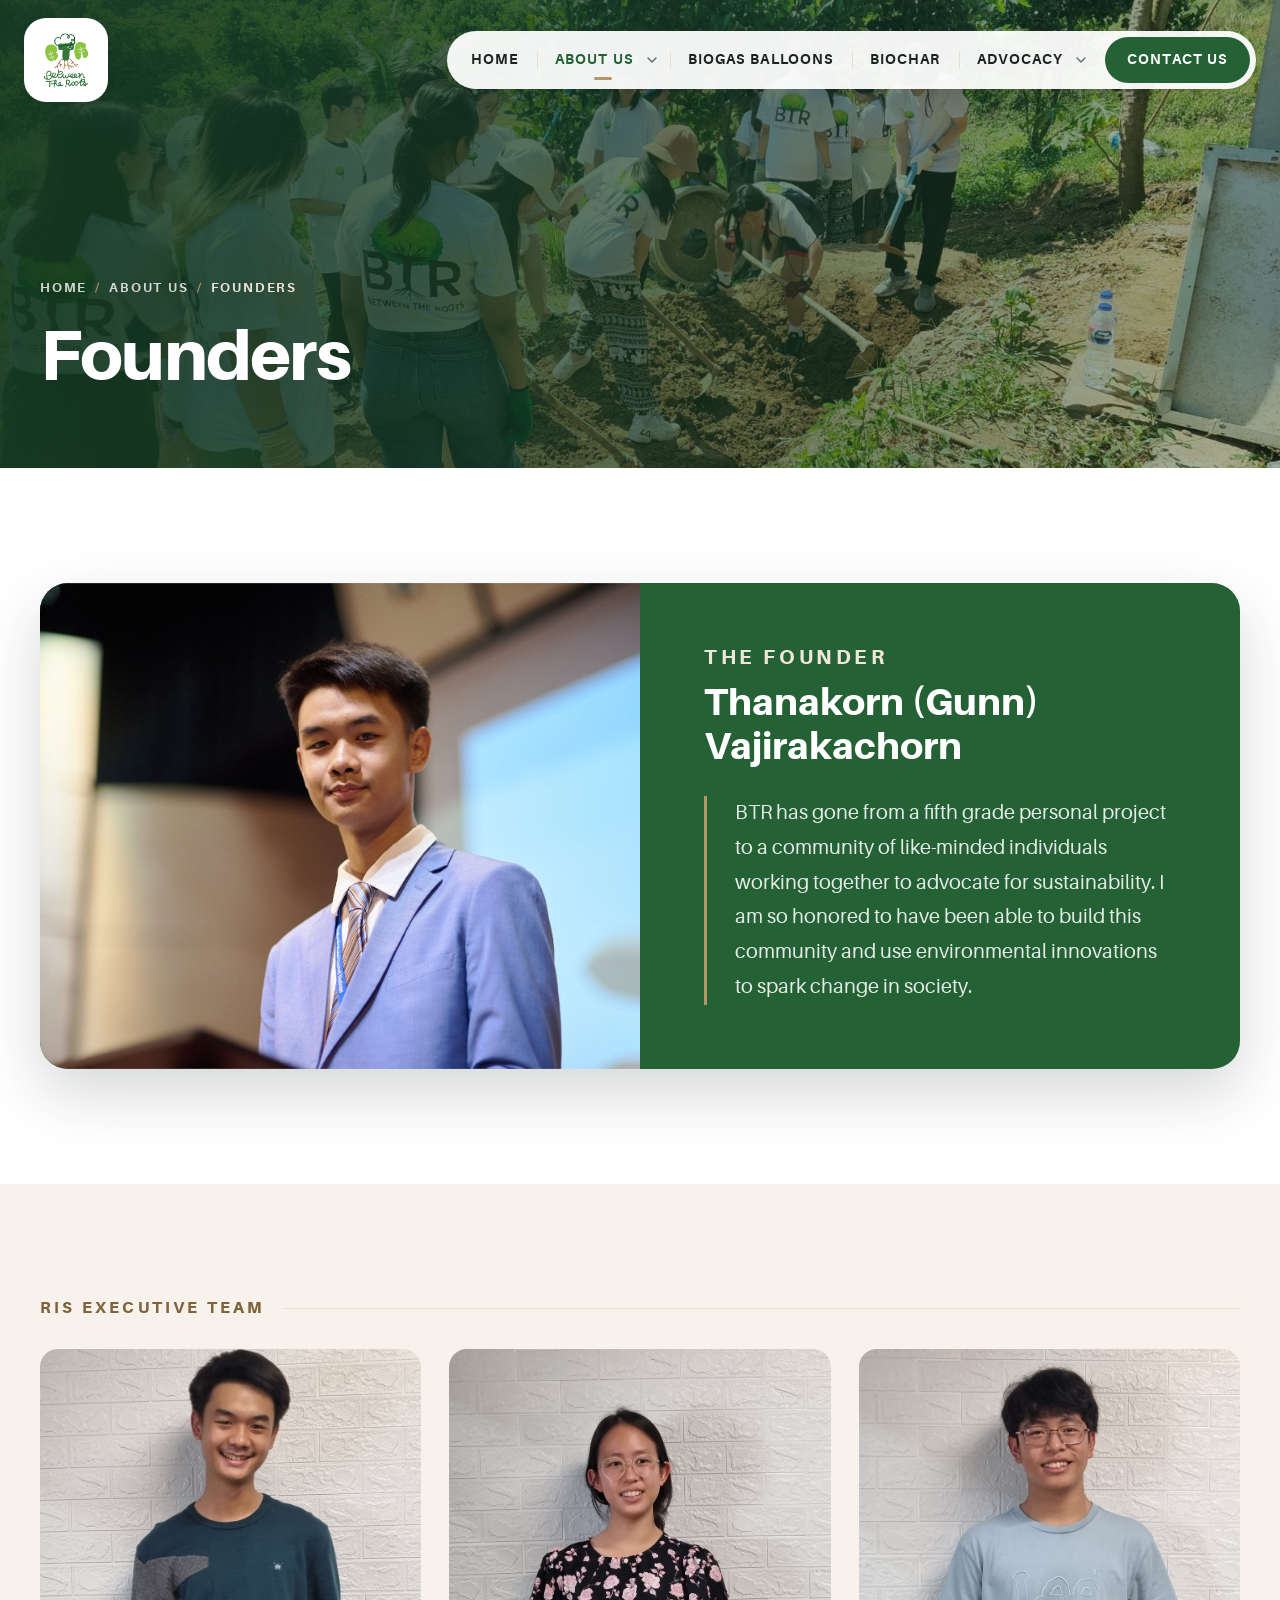
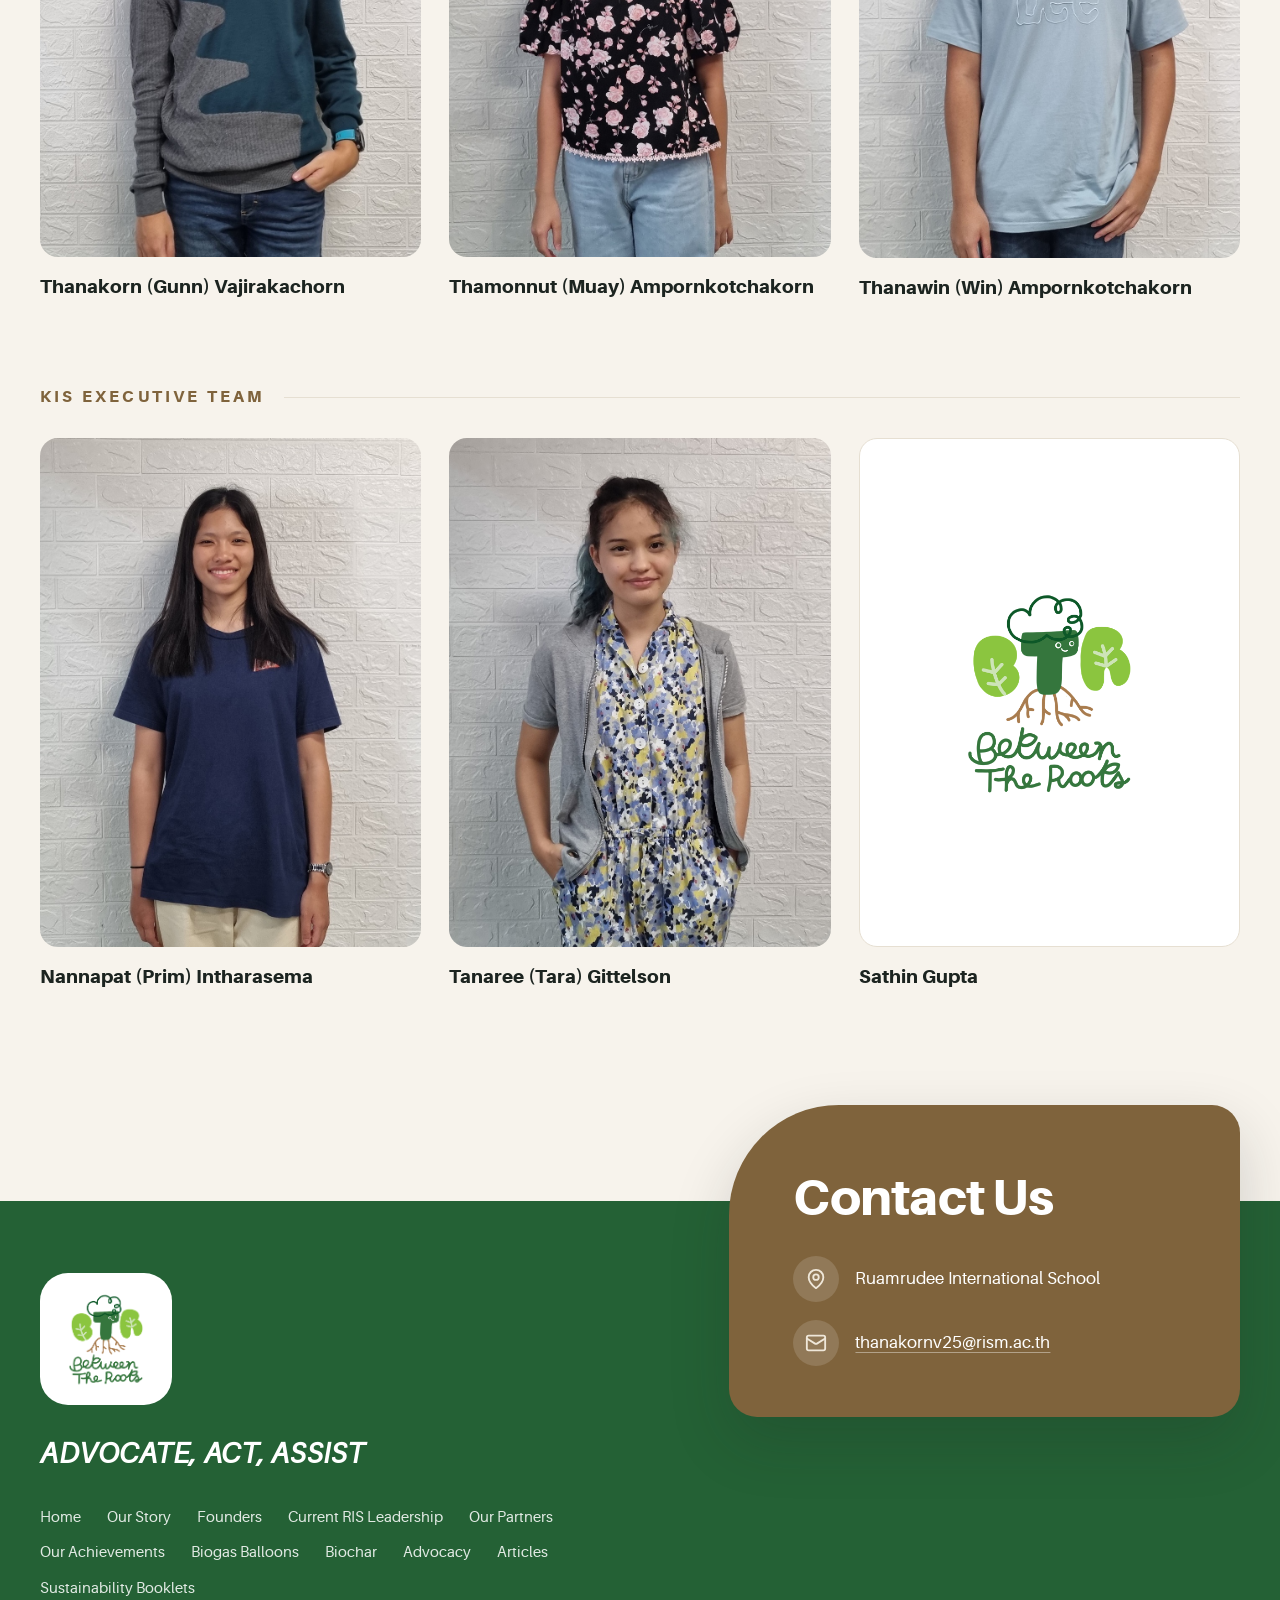
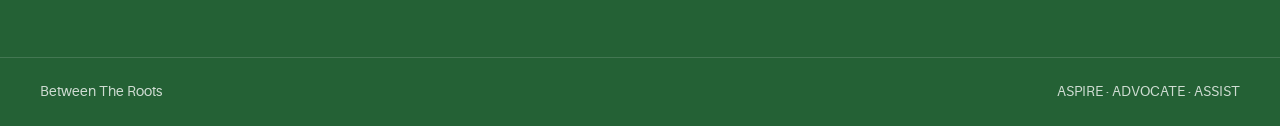
==== commit c14bdf44: "Add Current RIS Leadership page and rename Our Team to Founders New page lists the current RIS execu" ====
--- a/our-team.html
+++ b/our-team.html
@@ -3,8 +3,8 @@
 <head>
   <meta charset="utf-8">
   <meta name="viewport" content="width=device-width, initial-scale=1">
-  <title>Our Team | Between The Roots</title>
-  <meta name="description" content="Meet the founder and executive teams of Between The Roots.">
+  <title>Founders | Between The Roots</title>
+  <meta name="description" content="Meet the founder and founding executive teams of Between The Roots.">
   <meta name="theme-color" content="#246135">
   <link rel="icon" href="assets/images/favicon.png">
   <link rel="stylesheet" href="assets/css/styles.css">
@@ -18,8 +18,8 @@
     <section class="page-hero">
       <div class="page-hero__bg"><img src="assets/images/hero.jpg" alt="" width="1704" height="961"></div>
       <div class="container">
-        <nav aria-label="Breadcrumb"><ol class="breadcrumb"><li><a href="index.html">Home</a></li><li><a href="our-story.html">About Us</a></li><li aria-current="page">Our Team</li></ol></nav>
-        <h1>Our Team</h1>
+        <nav aria-label="Breadcrumb"><ol class="breadcrumb"><li><a href="index.html">Home</a></li><li><a href="our-story.html">About Us</a></li><li aria-current="page">Founders</li></ol></nav>
+        <h1>Founders</h1>
       </div>
     </section>
 
--- a/assets/css/styles.css
+++ b/assets/css/styles.css
@@ -466,6 +466,28 @@
 .member__photo--logo img { width: 62%; height: auto; object-fit: contain; }
 .member__role { display: block; font-size: 12px; font-weight: 700; letter-spacing: 0.16em; text-transform: uppercase; color: var(--brown); margin-bottom: 4px; }
 .member__name { font-size: 1.2rem; font-weight: 900; color: var(--ink); line-height: 1.3; }
+
+/* Current leadership cards */
+.leader-grid { display: grid; grid-template-columns: repeat(3, 1fr); gap: 32px; list-style: none; }
+.leader-grid > li { display: flex; }
+.leader {
+  flex: 1; display: flex; flex-direction: column; background: var(--white);
+  border: 1px solid var(--line); border-radius: var(--radius-lg); overflow: hidden; box-shadow: var(--shadow-sm);
+  transition: transform 0.45s var(--ease), box-shadow 0.45s var(--ease);
+}
+.leader:hover { transform: translateY(-6px); box-shadow: var(--shadow); }
+.leader__photo { position: relative; aspect-ratio: 3 / 4; overflow: hidden; background: var(--cream); }
+.leader__photo img { width: 100%; height: 100%; object-fit: cover; object-position: center top; transition: transform 0.6s var(--ease); }
+.leader:hover .leader__photo img { transform: scale(1.04); }
+.leader__photo::after { content: ""; position: absolute; inset: auto 0 0; height: 32%; background: linear-gradient(180deg, rgba(20, 56, 31, 0) 0%, rgba(20, 56, 31, 0.45) 100%); pointer-events: none; }
+.leader__role {
+  position: absolute; left: 18px; bottom: 18px; z-index: 1; display: inline-flex; align-items: center; gap: 8px;
+  padding: 8px 16px; border-radius: 999px; background: var(--green); color: var(--white); box-shadow: 0 6px 18px rgba(20, 56, 31, 0.3);
+  font-size: 12px; font-weight: 700; letter-spacing: 0.16em; text-transform: uppercase; line-height: 1.4;
+}
+.leader__role::before { content: ""; width: 7px; height: 7px; border-radius: 50%; background: var(--tan); }
+.leader__body { flex: 1; padding: 22px 24px 26px; border-top: 4px solid var(--green); }
+.leader__name { font-size: 1.25rem; line-height: 1.3; }
 
 /* Galleries / zoomable images */
 .zoom { position: relative; display: block; width: 100%; padding: 0; border: 0; background: none; border-radius: var(--radius-lg); overflow: hidden; cursor: zoom-in; box-shadow: var(--shadow); }
@@ -634,6 +656,9 @@
   .pillar + .pillar { border-left: 0; border-top: 2px solid var(--line); }
   .awards { grid-template-columns: 1fr; max-width: 480px; margin: 0 auto; }
   .team-grid { grid-template-columns: repeat(2, 1fr); gap: 22px; }
+  .leader-grid { gap: 20px; }
+  .leader__body { padding: 18px 18px 22px; }
+  .leader__name { font-size: 1.08rem; }
   .footer__main { grid-template-columns: 1fr; }
   .footer__brand { padding-top: 0; order: 2; }
   .contact-card { margin-top: -72px; }
@@ -662,5 +687,7 @@
   .founder__body { padding: 32px 24px; }
   .team-grid { gap: 16px; }
   .member__name { font-size: 1.02rem; }
+  .leader-grid { grid-template-columns: minmax(0, 380px); justify-content: center; gap: 24px; }
+  .leader__name { font-size: 1.2rem; }
   .hero__scroll { display: none; }
 }
